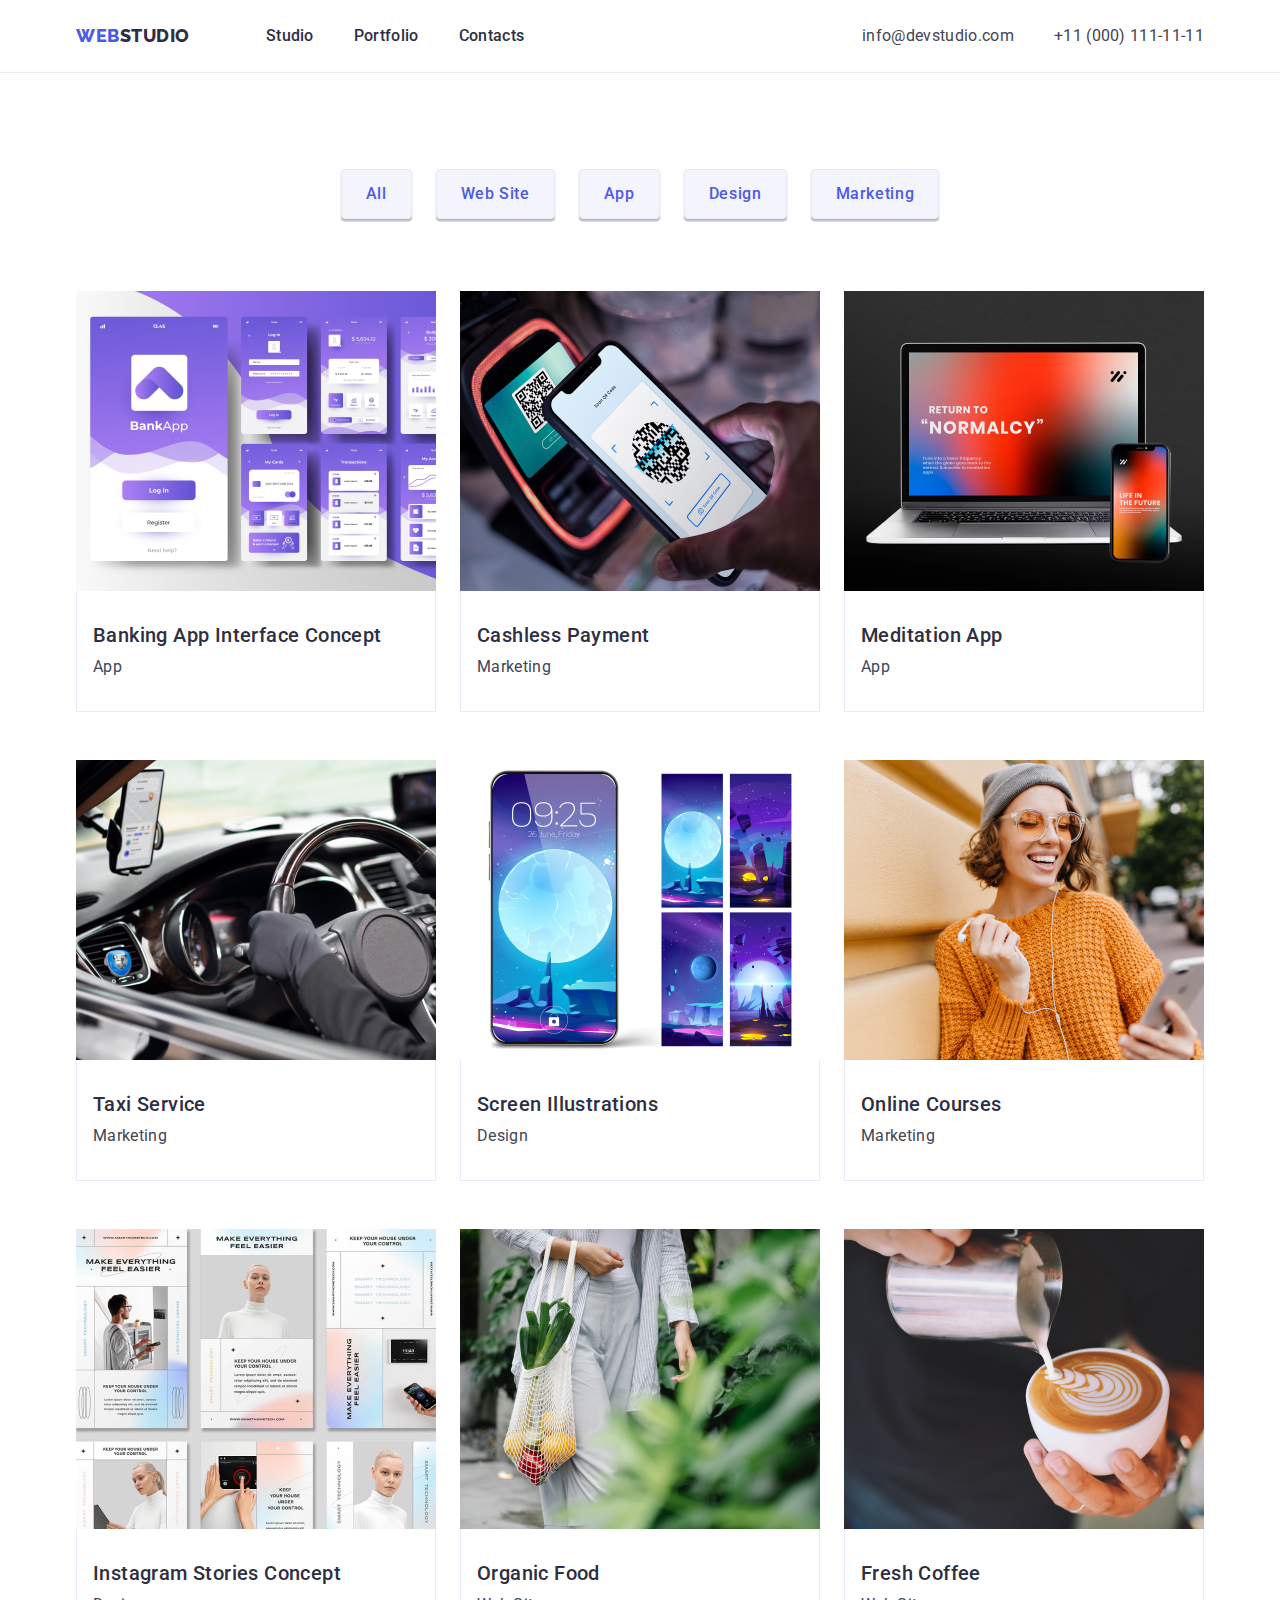
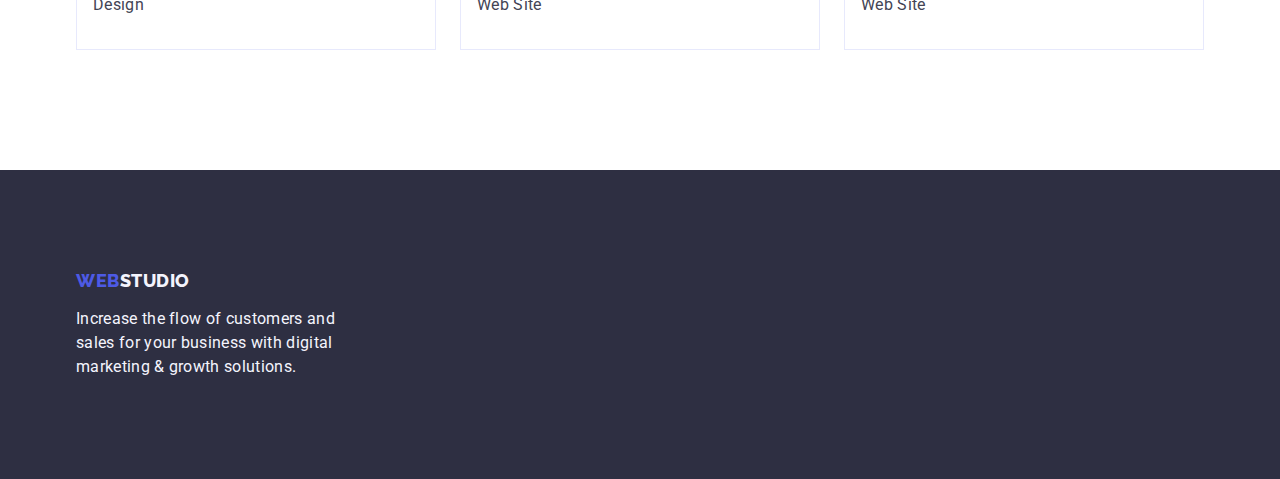
==== portfolio.html @ a0330841 "Add files via upload" ====
<!DOCTYPE html>
<html lang="en">
  <head>
    <meta charset="UTF-8" />
    <meta http-equiv="X-UA-Compatible" content="IE=edge" />
    <meta name="viewport" content="width=device-width, initial-scale=1.0" />
    <title>WebStudio</title>

    <link rel="preconnect" href="https://fonts.googleapis.com" />
    <link rel="preconnect" href="https://fonts.gstatic.com" crossorigin />
    <link
      href="https://fonts.googleapis.com/css2?family=Raleway:wght@800&family=Roboto:wght@400;500;700;900&display=swap"
      rel="stylesheet"
    />
    <link
      rel="stylesheet"
      href="https://cdn.jsdelivr.net/npm/modern-normalize@1.1.0/modern-normalize.min.css"
    />
    <link rel="stylesheet" href="./css/styles.css" />
  </head>
  <body>
    <!-- хедер -->

    <header class="page-header">
      <div class="container page-header-container">
        <nav class="header-nav">
          <a class="logo link header-logo" href="./index.html"
            >WEB<span class="logo-web">Studio</span></a
          >
          <ul class="nav-list list">
            <li>
              <a class="nav-list-item link" href="./index.html">Studio</a>
            </li>
            <li>
              <a class="nav-list-item link" href="./portfolio.html"
                >Portfolio</a
              >
            </li>
            <li>
              <a class="nav-list-item link" href="">Contacts</a>
            </li>
          </ul>
        </nav>
        <address class="adress">
          <ul class="contact list">
            <li>
              <a class="contact link" href="mailto:info@devstudio.com"
                >info@devstudio.com</a
              >
            </li>
            <li>
              <a class="contact link" href="tel:+110001111111"
                >+11 (000) 111-11-11</a
              >
            </li>
          </ul>
        </address>
      </div>
    </header>

    <!-- основний блок -->

    <main>
      <section class="main-section">
        <div class="container">
          <h1 class="visually-hidden">Filters</h1>
          <ul class="list list-btn">
            <li><button class="filter-btn" type="button">All</button></li>
            <li><button class="filter-btn" type="button">Web Site</button></li>
            <li><button class="filter-btn" type="button">App</button></li>
            <li><button class="filter-btn" type="button">Design</button></li>
            <li><button class="filter-btn" type="button">Marketing</button></li>
          </ul>
          <ul class="list project-list">
            <li class="project-item">
              <a class="link" href="">
                <img
                  src="./images/projects/banking-app-interface-concept.jpg"
                  alt="Bank App"
                  width="360"
                  height="300"
                />
                <div class="project-container">
                  <h2 class="project-name link">
                    Banking App Interface Concept
                  </h2>
                  <p class="project-description">App</p>
                </div>
              </a>
            </li>
            <li class="project-item">
              <a class="link" href="">
                <img
                  src="./images/projects/cashless-payment.jpg"
                  alt="Smartphone"
                  width="360"
                  height="300"
                />
                <div class="project-container">
                  <h2 class="project-name link">Cashless Payment</h2>
                  <p class="project-description">Marketing</p>
                </div>
              </a>
            </li>
            <li class="project-item">
              <a class="link" href="">
                <img
                  src="./images/projects/meditation-app.jpg"
                  alt="Laptop and smartphone"
                  width="360"
                  height="300"
                />
                <div class="project-container">
                  <h2 class="project-name link">Meditation App</h2>
                  <p class="project-description">App</p>
                </div>
              </a>
            </li>
            <li class="project-item">
              <a class="link" href="">
                <img
                  src="./images/projects/taxi-service.jpg"
                  alt="Driver"
                  width="360"
                  height="300"
                />
                <div class="project-container">
                  <h2 class="project-name link">Taxi Service</h2>
                  <p class="project-description">Marketing</p>
                </div>
              </a>
            </li>
            <li class="project-item">
              <a class="link" href="">
                <img
                  src="./images/projects/screen-illustrations.jpg"
                  alt="Smartphone"
                  width="360"
                  height="300"
                />
                <div class="project-container">
                  <h2 class="project-name link">Screen Illustrations</h2>
                  <p class="project-description">Design</p>
                </div>
              </a>
            </li>
            <li class="project-item">
              <a class="link" href="">
                <img
                  src="./images/projects/online-courses.jpg"
                  alt="Girl"
                  width="360"
                  height="300"
                />
                <div class="project-container">
                  <h2 class="project-name link">Online Courses</h2>
                  <p class="project-description">Marketing</p>
                </div>
              </a>
            </li>
            <li class="project-item">
              <a class="link" href="">
                <img
                  src="./images/projects/instagram-stories-concept.jpg"
                  alt="Instagram stories"
                  width="360"
                  height="300"
                />
                <div class="project-container">
                  <h2 class="project-name link">Instagram Stories Concept</h2>
                  <p class="project-description">Design</p>
                </div>
              </a>
            </li>
            <li class="project-item">
              <a class="link" href="">
                <img
                  src="./images/projects/organic-food.jpg"
                  alt="Vegetables"
                  width="360"
                  height="300"
                />
                <div class="project-container">
                  <h2 class="project-name link">Organic Food</h2>
                  <p class="project-description">Web Site</p>
                </div>
              </a>
            </li>
            <li class="project-item">
              <a class="link" href="">
                <img
                  src="./images/projects/fresh-coffee.jpg"
                  alt="Cup of coffee"
                  width="360"
                  height="300"
                />
                <div class="project-container">
                  <h2 class="project-name link">Fresh Coffee</h2>
                  <p class="project-description">Web Site</p>
                </div>
              </a>
            </li>
          </ul>
        </div>
      </section>
    </main>

    <!-- Футер -->

    <footer class="footer">
      <div class="container">
        <a class="logo link footer-logo-link" href="./index.html"
          >WEB<span class="logo-web-footer">Studio</span></a
        >
        <p class="footer-description">
          Increase the flow of customers and sales for your business with
          digital marketing & growth solutions.
        </p>
      </div>
    </footer>
  </body>
</html>
---- css/styles.css ----
.list {
  list-style: none;
}

.link {
  text-decoration: none;
}

button {
  cursor: pointer;
  display: block;
}

:root {
  color: #ffffff;
  font-family: "Roboto", sans-serif;
  color: #434455;
}

body {
  font-family: "Roboto", sans-serif;
  background-color: #ffffff;
}

h1,
h2,
h3,
h4,
p {
  margin-top: 0;
  margin-bottom: 0;
  margin-right: 0;
}
ul,
ol {
  margin-top: 0;
  margin-bottom: 0;
  padding-left: 0;
}

img {
  display: block;
}

.container {
  width: 1158px;
  margin-left: auto;
  margin-right: auto;
  padding-left: 15px;
  padding-right: 15px;
}

.section {
  padding-top: 120px;
  padding-bottom: 120px;
}

.visually-hidden {
  position: absolute;
  width: 1px;
  height: 1px;
  margin: -1px;
  border: 0;
  padding: 0;
  white-space: nowrap;
  clip-path: inset(100%);
  clip: rect(0 0 0 0);
  overflow: hidden;
}

/* Хедер */

.logo {
  font-family: "Raleway", sans-serif;
  font-weight: 800;
  font-size: 18px;
  line-height: 1.17;
  letter-spacing: 0.03em;
  color: #4d5ae5;
  text-transform: uppercase;
  display: inline-block;
}

.header-logo {
  margin-right: 76px;
}

.logo-web {
  color: #2e2f42;
}

.nav-list-item {
  font-weight: 500;
  font-size: 16px;
  line-height: 1.5;
  letter-spacing: 0.02em;
  color: #2e2f42;
  padding-top: 24px;
  padding-bottom: 24px;
}

.nav-list-item:hover,
.nav-list-item:focus {
  color: #404bbf;
}

.adress {
  font-style: normal;
}
.contact {
  font-weight: 400;
  font-size: 16px;
  line-height: 1.5;
  letter-spacing: 0.02em;
  color: #434455;
  display: flex;
  align-items: center;
  gap: 40px;
}

.contact:hover,
.contact:focus {
  color: #404bbf;
}

.page-header-container {
  display: flex;
  align-items: center;
  justify-content: space-between;
}

.header-nav {
  display: flex;
  align-items: center;
}

.nav-list {
  display: flex;
  align-items: center;
  gap: 40px;
}

.page-header {
  padding-top: 24px;
  padding-bottom: 24px;
  border-bottom: 1px solid#e7e9fc;
}

/*основний блок*/

/* сторінка герой */

.hero-section {
  background-color: #2e2f42;
  text-align: center;
  padding-top: 188px;
  padding-bottom: 188px;
}

.main-title {
  font-style: normal;
  font-weight: 700;
  font-size: 56px;
  line-height: 1.07;
  letter-spacing: 0.02em;
  color: #ffffff;
  max-width: 496px;
  margin-bottom: 48px;
  margin-left: auto;
  margin-right: auto;
}

.order-service-btn {
  font-weight: 500;
  font-size: 16px;
  line-height: 1.5;
  letter-spacing: 0.04em;
  color: #ffffff;
  background: #4d5ae5;
  border-radius: 4px;
  padding: 16px 32px;
  min-width: 169px;
  border: none;
  margin-left: auto;
  margin-right: auto;
}

.order-service-btn:hover,
.order-service-btn:focus {
  background: #404bbf;
}

/* наші цілі */

.goals {
  font-weight: 500;
  font-size: 20px;
  line-height: 1.2;
  letter-spacing: 0.02em;
  color: #2e2f42;
  margin-bottom: 8px;
}

.goals-description {
  font-weight: 400;
  font-size: 16px;
  line-height: 1.5;
  letter-spacing: 0.02em;
  color: #434455;
}

.goals-list {
  display: flex;
  gap: 24px;
}

.goals-list-item {
  flex-basis: calc((100% - 72px) / 4);
}
/* приклади робіт */

.work-examples-section {
  padding-bottom: 120px;
}

.work-examples-title {
  font-weight: 700;
  font-size: 36px;
  line-height: 1.11;
  text-align: center;
  letter-spacing: 0.02em;
  text-transform: capitalize;
  color: #2e2f42;
  margin-bottom: 72px;
}

.work-examples-list {
  display: flex;
  gap: 24px;
}

/* наша команда */

.our-team {
  background-color: #f4f4fd;
}

.our-team-title {
  font-weight: 700;
  font-size: 36px;
  line-height: 1.11;
  text-align: center;
  letter-spacing: 0.02em;
  text-transform: capitalize;
  color: #2e2f42;
  margin-bottom: 72px;
}
.our-team-item {
  background-color: #ffffff;
  border-radius: 0px 0px 4px 4px;
}

.our-team-name {
  font-weight: 500;
  font-size: 20px;
  line-height: 1.2;
  letter-spacing: 0.02em;
  color: #2e2f42;
  background-color: #ffffff;
  text-align: center;
  margin-bottom: 8px;
}

.our-team-position {
  font-weight: 400;
  font-size: 16px;
  line-height: 1.5;
  letter-spacing: 0.02em;
  color: #434455;
  background-color: #ffffff;
  text-align: center;
}

.our-team-list {
  display: flex;
  gap: 24px;
}

.our-team-card {
  padding-top: 32px;
  padding-bottom: 32px;
  padding-left: 16px;
  padding-right: 16px;
}

/* Футер */

.footer {
  background-color: #2e2f42;
  padding-top: 100px;
  padding-bottom: 100px;
}

.footer-description {
  font-weight: 400;
  font-size: 16px;
  line-height: 1.5;
  letter-spacing: 0.02em;
  color: #f4f4fd;
  max-width: 264px;
  display: block;
}

.logo-web-footer {
  color: #f4f4fd;
}

.footer-logo-link {
  margin-bottom: 16px;
}
/* portfolio */

.main-section {
  padding-top: 96px;
  padding-bottom: 120px;
}

.list-btn {
  display: flex;
  justify-content: center;
  gap: 24px;
  margin-bottom: 72px;
}

.filter-btn {
  font-family: "Roboto", sans-serif;
  font-weight: 500;
  font-size: 16px;
  line-height: 1.5;
  display: flex;
  align-items: center;
  text-align: center;
  letter-spacing: 0.04em;
  color: #4d5ae5;
  background: #f4f4fd;
  box-shadow: 0px 3px 1px rgba(0, 0, 0, 0.1), 0px 2px 1px rgba(0, 0, 0, 0.08),
    0px 2px 2px rgba(0, 0, 0, 0.12);
  border-radius: 4px;
  padding: 12px 24px;
  border: 1px solid #e7e9fc;
}

.filter-btn:hover,
.filter-btn:focus {
  color: #ffffff;
  background: #404bbf;
  border: 1px solid transparent;
}

.project-list {
  display: flex;
  flex-wrap: wrap;
  column-gap: 24px;
  row-gap: 48px;
}

.project-name {
  font-weight: 500;
  font-size: 20px;
  line-height: 1.2;
  letter-spacing: 0.02em;
  color: #2e2f42;
  margin-bottom: 8px;
}

.project-description {
  font-size: 16px;
  line-height: 1.5;
  letter-spacing: 0.02em;
  color: #434455;
}

.project-item {
  width: calc((100% - 48px) / 3);
}

.project-container {
  padding: 32px 16px;
  border: 1px solid #e7e9fc;
  border-top: none;
}
/* next page */
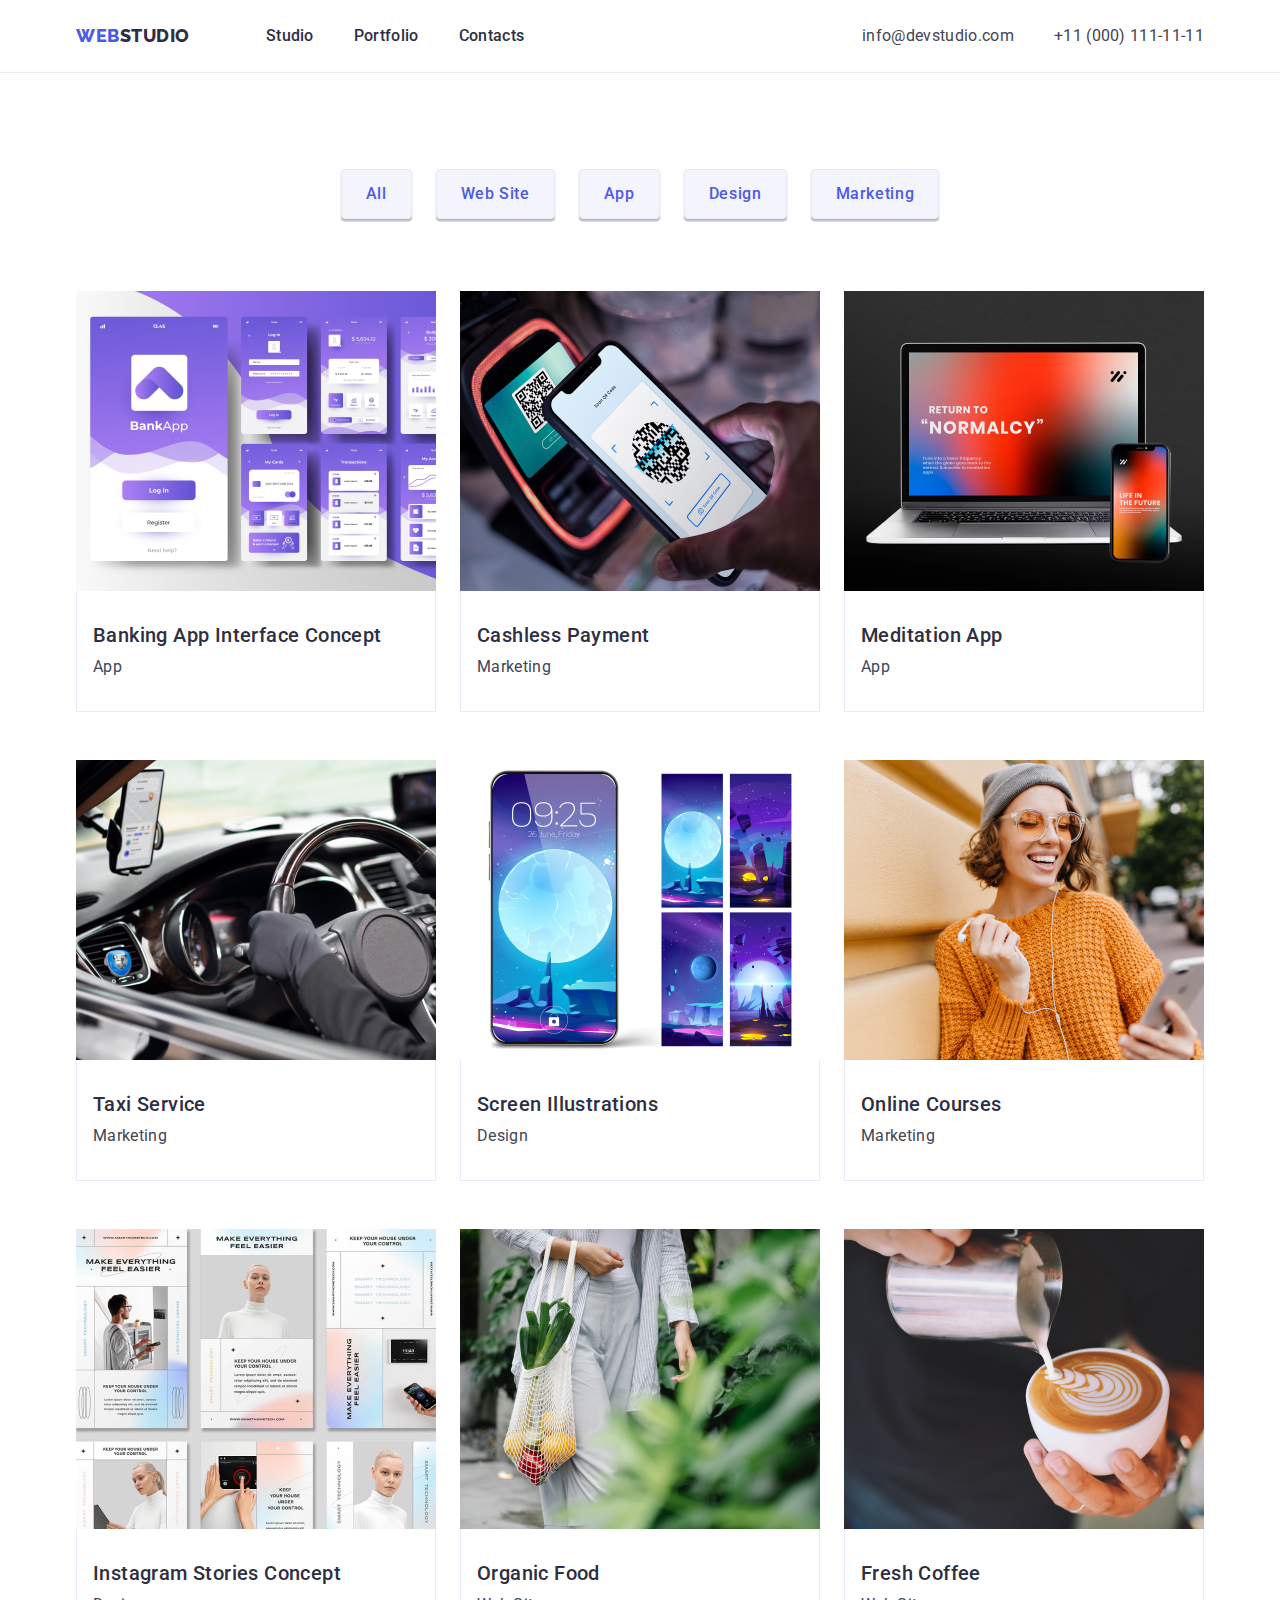
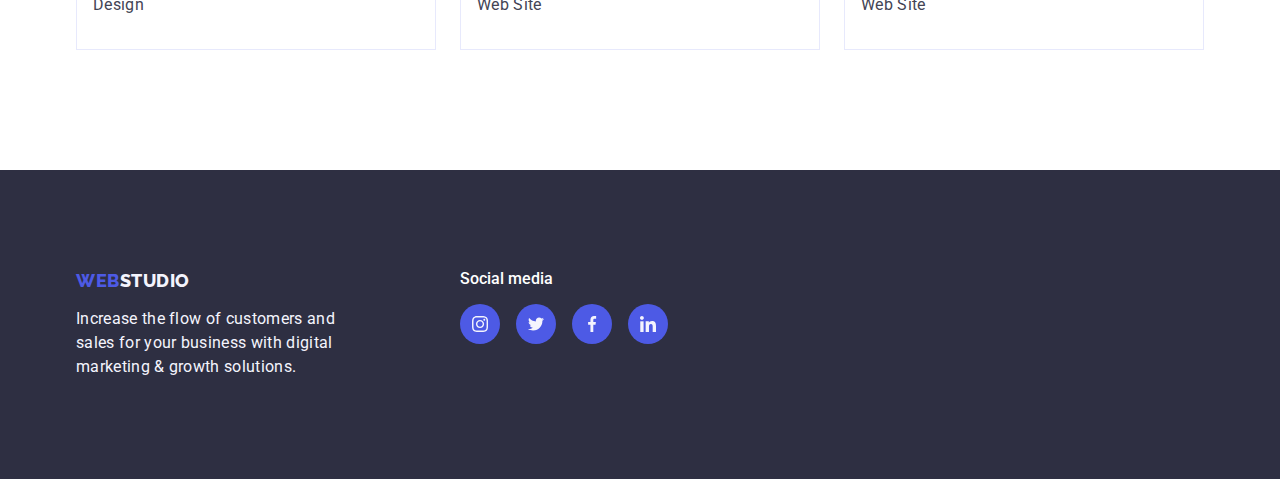
==== commit 7a84f8d8: "Summary" ====
--- a/portfolio.html
+++ b/portfolio.html
@@ -209,13 +209,70 @@
 
     <footer class="footer">
       <div class="container">
-        <a class="logo link footer-logo-link" href="./index.html"
-          >WEB<span class="logo-web-footer">Studio</span></a
-        >
-        <p class="footer-description">
-          Increase the flow of customers and sales for your business with
-          digital marketing & growth solutions.
-        </p>
+        <ul class="link list footer-item">
+          <li class="decrption-box">
+            <a class="logo link footer-logo-link" href="./index.html"
+              >WEB<span class="logo-web-footer">Studio</span></a
+            >
+            <p class="footer-description">
+              Increase the flow of customers and sales for your business with
+              digital marketing & growth solutions.
+            </p>
+          </li>
+          <li>
+            <h3 class="social-media-title">Social media</h3>
+            <ul class="social-network-list-footer list">
+              <li class="social-network-item">
+                <a href="" class="social-network-link">
+                  <svg
+                    class="social-network-icon"
+                    aria-label="іконка інстаграму"
+                    widht="16"
+                    height="16"
+                  >
+                    <use href="./images/icons.svg#icon-instagram"></use>
+                  </svg>
+                </a>
+              </li>
+              <li class="social-network-item">
+                <a href="" class="social-network-link link">
+                  <svg
+                    class="social-network-icon"
+                    aria-label="іконка твітера"
+                    widht="16"
+                    height="16"
+                  >
+                    <use href="./images/icons.svg#icon-twitter"></use>
+                  </svg>
+                </a>
+              </li>
+              <li class="social-network-item">
+                <a href="" class="social-network-link">
+                  <svg
+                    class="social-network-icon"
+                    aria-label="іконка фейсбук"
+                    widht="16"
+                    height="16"
+                  >
+                    <use href="./images/icons.svg#icon-facebook"></use>
+                  </svg>
+                </a>
+              </li>
+              <li class="social-network-item">
+                <a href="" class="social-network-link">
+                  <svg
+                    class="social-network-icon"
+                    aria-label="іконка лінкедина"
+                    widht="16"
+                    height="16"
+                  >
+                    <use href="./images/icons.svg#icon-linkedin"></use>
+                  </svg>
+                </a>
+              </li>
+            </ul>
+          </li>
+        </ul>
       </div>
     </footer>
   </body>
--- a/css/styles.css
+++ b/css/styles.css
@@ -151,6 +151,12 @@
 /* сторінка герой */
 
 .hero-section {
+  background-size: cover;
+  background-image: linear-gradient(
+      rgba(46, 47, 66, 0.7),
+      rgba(46, 47, 66, 0.7)
+    ),
+    url("../images/hero/people-office.jpg");
   background-color: #2e2f42;
   text-align: center;
   padding-top: 188px;
@@ -217,6 +223,18 @@
 .goals-list-item {
   flex-basis: calc((100% - 72px) / 4);
 }
+
+.icon-goals-list {
+  width: 264px;
+  height: 112px;
+  border-radius: 4%;
+  background-color: #f4f4fd;
+  margin-bottom: 8px;
+  display: flex;
+  justify-content: center;
+  align-items: center;
+}
+
 /* приклади робіт */
 
 .work-examples-section {
@@ -258,6 +276,7 @@
 .our-team-item {
   background-color: #ffffff;
   border-radius: 0px 0px 4px 4px;
+  box-shadow: 0px 4px 4px rgba(0, 0, 0, 0.25);
 }
 
 .our-team-name {
@@ -279,6 +298,7 @@
   color: #434455;
   background-color: #ffffff;
   text-align: center;
+  margin-bottom: 8px;
 }
 
 .our-team-list {
@@ -293,6 +313,60 @@
   padding-right: 16px;
 }
 
+.social-network-list {
+  display: flex;
+  justify-content: center;
+  column-gap: 24px;
+}
+
+.social-network-item {
+  display: flex;
+  justify-content: center;
+  align-items: center;
+  width: 40px;
+  height: 40px;
+  border-radius: 50%;
+  background-color: #4d5ae5;
+}
+
+.social-network-link {
+  display: flex;
+  justify-content: center;
+  column-gap: 24px;
+}
+
+/* Наші клієнти */
+
+.customers-title {
+  font-weight: 700;
+  font-size: 36px;
+  line-height: 1.11;
+  text-align: center;
+  letter-spacing: 0.02em;
+  text-transform: capitalize;
+  color: #2e2f42;
+  margin-bottom: 72px;
+}
+
+.customers-list-logo {
+  display: flex;
+  column-gap: 24px;
+  align-items: center;
+  justify-content: center;
+}
+
+.customers-list {
+  display: flex;
+  width: 168px;
+  height: 88px;
+  align-items: center;
+  justify-content: center;
+  border-style: solid;
+  border-radius: 4%;
+  border-width: 1px;
+  border-color: #8e8f99;
+}
+
 /* Футер */
 
 .footer {
@@ -308,7 +382,6 @@
   letter-spacing: 0.02em;
   color: #f4f4fd;
   max-width: 264px;
-  display: block;
 }
 
 .logo-web-footer {
@@ -317,6 +390,28 @@
 
 .footer-logo-link {
   margin-bottom: 16px;
+}
+
+.social-media-title {
+  display: inline-block;
+  font-weight: 500;
+  font-size: 16px;
+  line-height: 1.11;
+  color: #ffffff;
+  margin-bottom: 16px;
+}
+.social-network-list-footer {
+  display: flex;
+  align-items: center;
+  column-gap: 16px;
+}
+
+.footer-item {
+  display: flex;
+}
+
+.decrption-box {
+  margin-right: 120px;
 }
 /* portfolio */
 
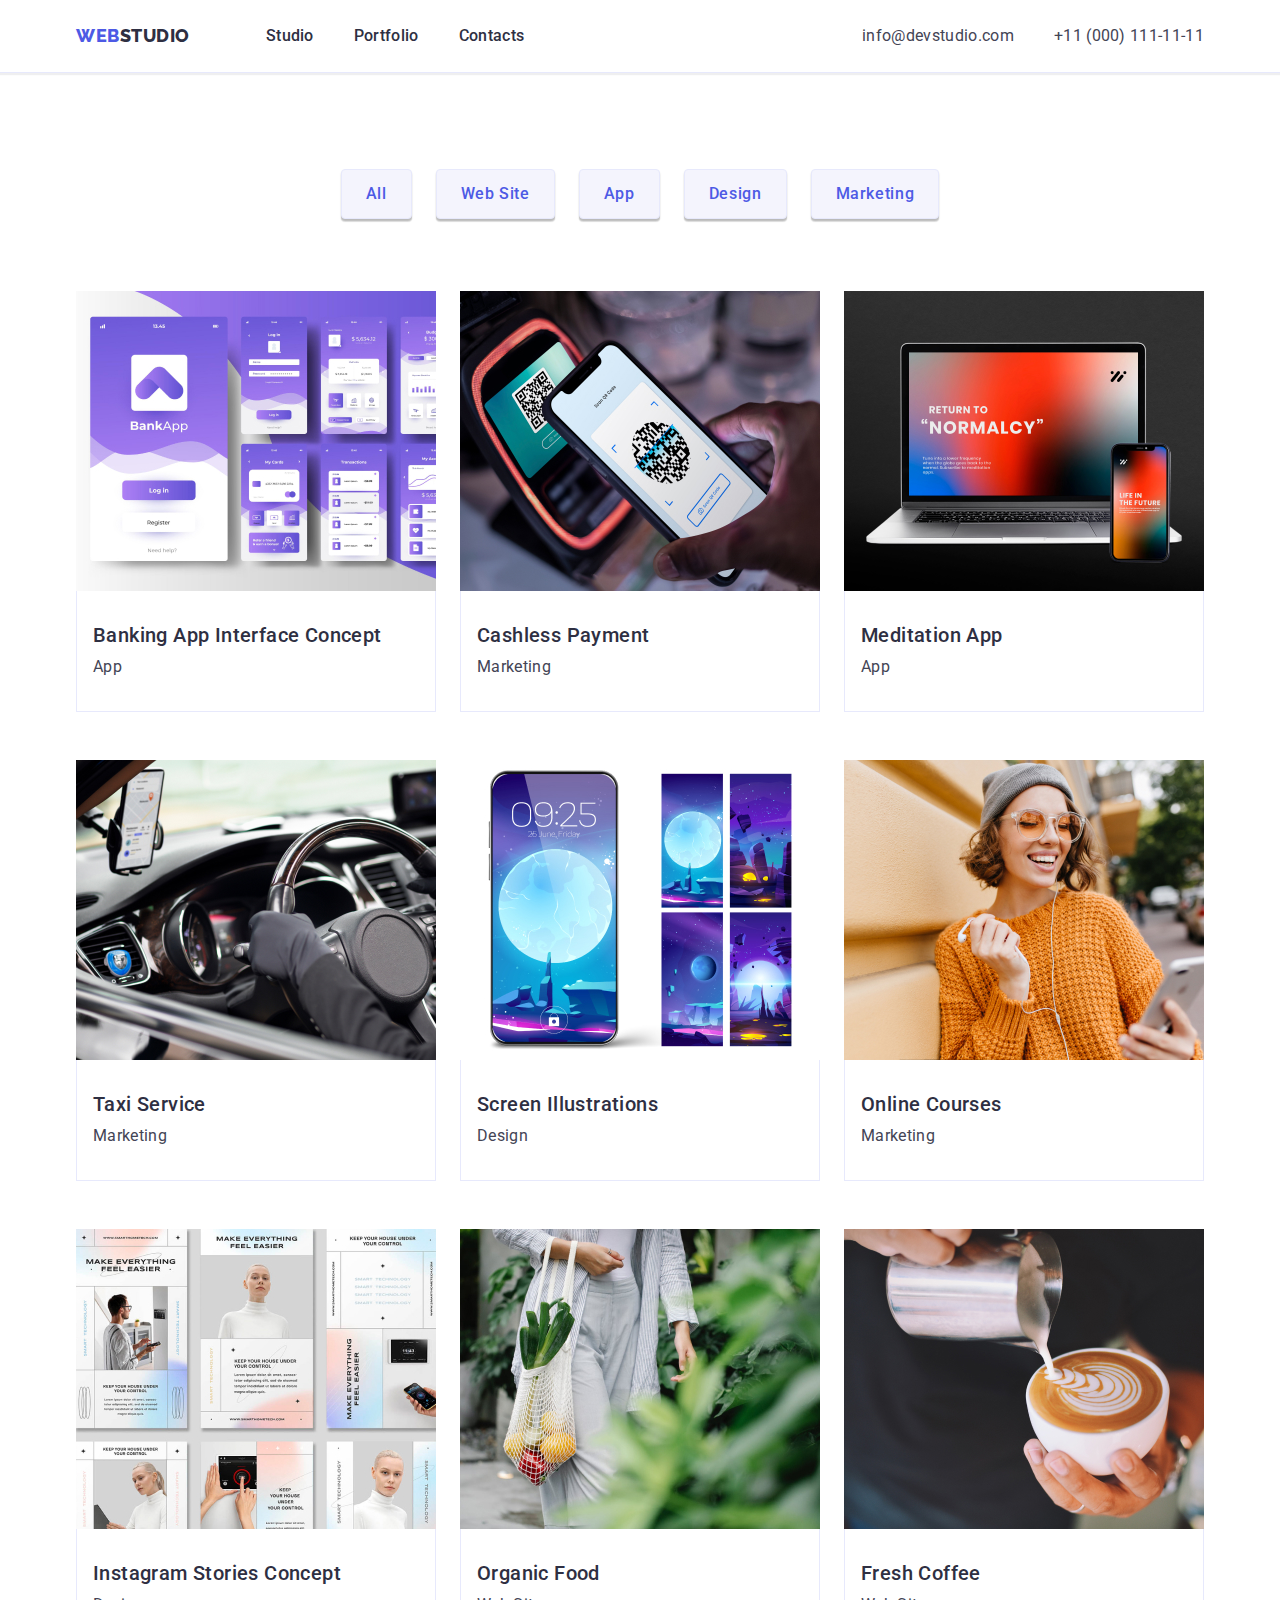
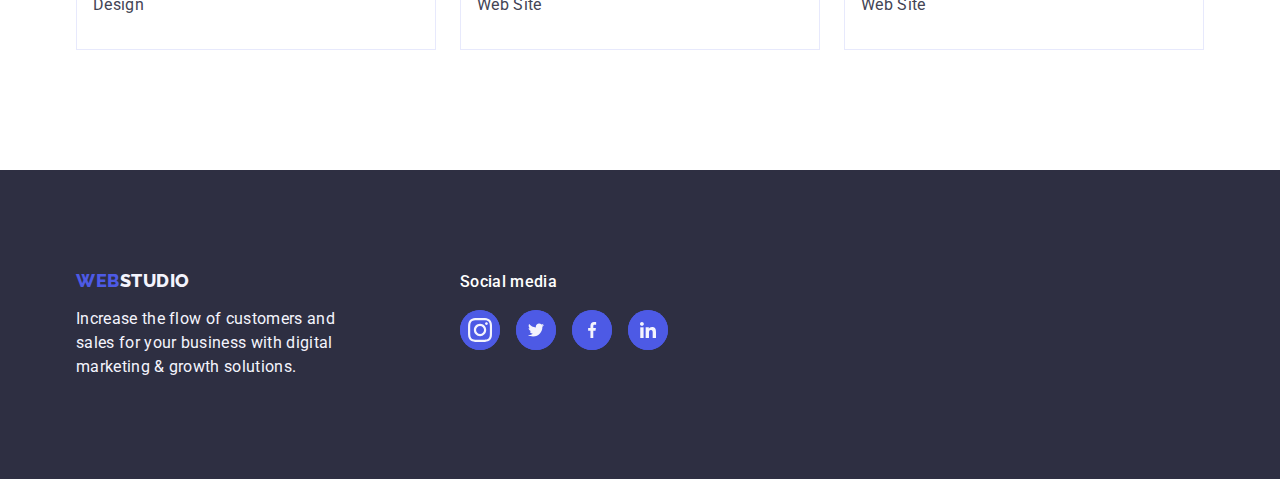
==== commit 77b4b2d6: "Summary" ====
--- a/portfolio.html
+++ b/portfolio.html
@@ -73,7 +73,7 @@
           </ul>
           <ul class="list project-list">
             <li class="project-item">
-              <a class="link" href="">
+              <a class="link project-link" href="">
                 <img
                   src="./images/projects/banking-app-interface-concept.jpg"
                   alt="Bank App"
@@ -208,71 +208,69 @@
     <!-- Футер -->
 
     <footer class="footer">
-      <div class="container">
-        <ul class="link list footer-item">
-          <li class="decrption-box">
-            <a class="logo link footer-logo-link" href="./index.html"
-              >WEB<span class="logo-web-footer">Studio</span></a
-            >
-            <p class="footer-description">
-              Increase the flow of customers and sales for your business with
-              digital marketing & growth solutions.
-            </p>
-          </li>
-          <li>
-            <h3 class="social-media-title">Social media</h3>
-            <ul class="social-network-list-footer list">
-              <li class="social-network-item">
-                <a href="" class="social-network-link">
-                  <svg
-                    class="social-network-icon"
-                    aria-label="іконка інстаграму"
-                    widht="16"
-                    height="16"
-                  >
-                    <use href="./images/icons.svg#icon-instagram"></use>
-                  </svg>
-                </a>
-              </li>
-              <li class="social-network-item">
-                <a href="" class="social-network-link link">
-                  <svg
-                    class="social-network-icon"
-                    aria-label="іконка твітера"
-                    widht="16"
-                    height="16"
-                  >
-                    <use href="./images/icons.svg#icon-twitter"></use>
-                  </svg>
-                </a>
-              </li>
-              <li class="social-network-item">
-                <a href="" class="social-network-link">
-                  <svg
-                    class="social-network-icon"
-                    aria-label="іконка фейсбук"
-                    widht="16"
-                    height="16"
-                  >
-                    <use href="./images/icons.svg#icon-facebook"></use>
-                  </svg>
-                </a>
-              </li>
-              <li class="social-network-item">
-                <a href="" class="social-network-link">
-                  <svg
-                    class="social-network-icon"
-                    aria-label="іконка лінкедина"
-                    widht="16"
-                    height="16"
-                  >
-                    <use href="./images/icons.svg#icon-linkedin"></use>
-                  </svg>
-                </a>
-              </li>
-            </ul>
-          </li>
-        </ul>
+      <div class="container footer-container">
+        <div class="footer-description-container">
+          <a class="logo link footer-logo-link" href="./index.html"
+            >WEB<span class="logo-web-footer">Studio</span></a
+          >
+          <p class="footer-description">
+            Increase the flow of customers and sales for your business with
+            digital marketing & growth solutions.
+          </p>
+        </div>
+        <div class="footer-social-network-conteiner">
+          <p class="social-media-title">Social media</p>
+          <ul class="social-network-list-footer list">
+            <li class="social-network-item">
+              <a href="" class="footer-social-network-link">
+                <svg
+                  class="footer-social-network-icon"
+                  aria-label="іконка інстаграму"
+                  widht="24"
+                  height="24"
+                >
+                  <use href="./images/icons.svg#icon-instagram"></use>
+                </svg>
+              </a>
+            </li>
+            <li class="social-network-item">
+              <a href="" class="footer-social-network-link">
+                <svg
+                  class="social-network-icon"
+                  aria-label="іконка твітера"
+                  widht="16"
+                  height="16"
+                >
+                  <use href="./images/icons.svg#icon-twitter"></use>
+                </svg>
+              </a>
+            </li>
+            <li class="social-network-item">
+              <a href="" class="footer-social-network-link">
+                <svg
+                  class="social-network-icon"
+                  aria-label="іконка фейсбук"
+                  widht="16"
+                  height="16"
+                >
+                  <use href="./images/icons.svg#icon-facebook"></use>
+                </svg>
+              </a>
+            </li>
+            <li class="social-network-item">
+              <a href="" class="footer-social-network-link">
+                <svg
+                  class="social-network-icon"
+                  aria-label="іконка лінкедина"
+                  widht="16"
+                  height="16"
+                >
+                  <use href="./images/icons.svg#icon-linkedin"></use>
+                </svg>
+              </a>
+            </li>
+          </ul>
+        </div>
       </div>
     </footer>
   </body>
--- a/css/styles.css
+++ b/css/styles.css
@@ -144,6 +144,7 @@
   padding-top: 24px;
   padding-bottom: 24px;
   border-bottom: 1px solid#e7e9fc;
+  box-shadow: 0px 2px 1px rgba(46, 47, 66, 0.08);
 }
 
 /*основний блок*/
@@ -151,6 +152,8 @@
 /* сторінка герой */
 
 .hero-section {
+  background-repeat: no-repeat;
+  background-position: center;
   background-size: cover;
   background-image: linear-gradient(
       rgba(46, 47, 66, 0.7),
@@ -227,7 +230,7 @@
 .icon-goals-list {
   width: 264px;
   height: 112px;
-  border-radius: 4%;
+  border-radius: 4px;
   background-color: #f4f4fd;
   margin-bottom: 8px;
   display: flex;
@@ -274,9 +277,10 @@
   margin-bottom: 72px;
 }
 .our-team-item {
+  padding: 32px 0;
   background-color: #ffffff;
   border-radius: 0px 0px 4px 4px;
-  box-shadow: 0px 4px 4px rgba(0, 0, 0, 0.25);
+  box-shadow: 0px 1px 6px rgba(46, 47, 66, 0.08);
 }
 
 .our-team-name {
@@ -316,7 +320,7 @@
 .social-network-list {
   display: flex;
   justify-content: center;
-  column-gap: 24px;
+  gap: 24px;
 }
 
 .social-network-item {
@@ -340,7 +344,7 @@
 .customers-title {
   font-weight: 700;
   font-size: 36px;
-  line-height: 1.11;
+  line-height: 1.1;
   text-align: center;
   letter-spacing: 0.02em;
   text-transform: capitalize;
@@ -350,23 +354,36 @@
 
 .customers-list-logo {
   display: flex;
-  column-gap: 24px;
+  gap: 24px;
   align-items: center;
   justify-content: center;
 }
 
 .customers-list {
-  display: flex;
   width: 168px;
   height: 88px;
-  align-items: center;
-  justify-content: center;
-  border-style: solid;
-  border-radius: 4%;
-  border-width: 1px;
-  border-color: #8e8f99;
-}
-
+}
+
+.customers-link {
+  display: flex;
+  align-items: center;
+  justify-content: center;
+  color: #8e8f99;
+  width: 100%;
+  height: 100%;
+  border: 1px solid #8e8f99;
+  border-radius: 4px;
+}
+
+.customers-link:hover,
+.customers-link:focus {
+  border-color: #404bbf;
+  color: #404bbf;
+}
+
+.icon-customers-list {
+  fill: currentColor;
+}
 /* Футер */
 
 .footer {
@@ -392,26 +409,51 @@
   margin-bottom: 16px;
 }
 
+.footer-container {
+  display: flex;
+  align-items: baseline;
+}
+
+.footer-description-container {
+  margin-right: 120px;
+}
+
 .social-media-title {
-  display: inline-block;
-  font-weight: 500;
-  font-size: 16px;
-  line-height: 1.11;
+  font-weight: 500;
+  font-size: 16px;
+  line-height: 1.5;
+  letter-spacing: 0.02em;
   color: #ffffff;
   margin-bottom: 16px;
 }
+
 .social-network-list-footer {
   display: flex;
-  align-items: center;
-  column-gap: 16px;
-}
-
-.footer-item {
-  display: flex;
-}
-
-.decrption-box {
-  margin-right: 120px;
+  gap: 16px;
+}
+
+.social-network-item {
+  width: 40px;
+  height: 40px;
+}
+
+.footer-social-network-link {
+  display: flex;
+  align-items: center;
+  justify-content: center;
+  width: 100%;
+  height: 100%;
+  background-color: #4d5ae5;
+  border-radius: 50%;
+}
+
+.footer-social-network-link:hover,
+.footer-social-network-link:focus {
+  background-color: #31d0aa;
+}
+
+.footer-social-network-icon {
+  fill: #f4f4fd;
 }
 /* portfolio */
 
@@ -479,6 +521,14 @@
   width: calc((100% - 48px) / 3);
 }
 
+.project-link {
+  display: block;
+}
+
+.project-link:hover,
+.project-link:focus {
+  box-shadow: 0px 1px 6px rgba(46, 47, 66, 0.08);
+}
 .project-container {
   padding: 32px 16px;
   border: 1px solid #e7e9fc;
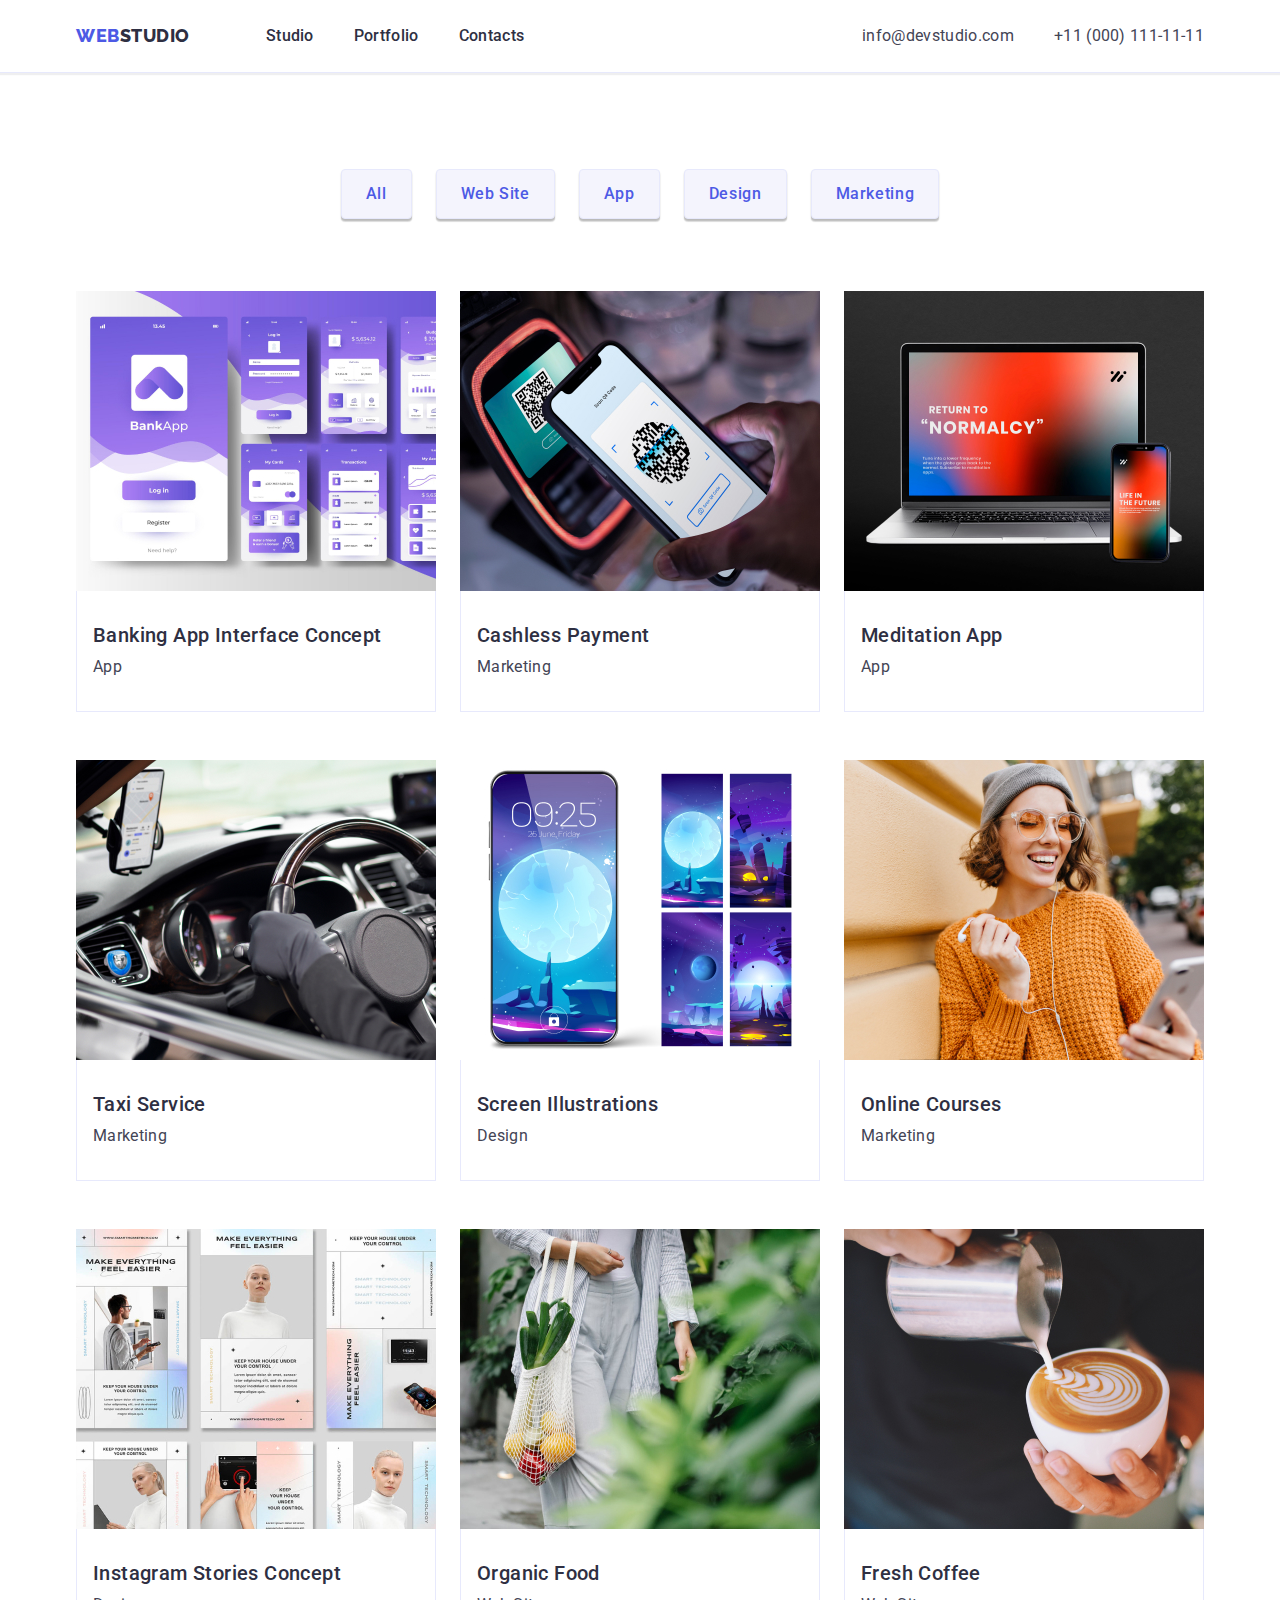
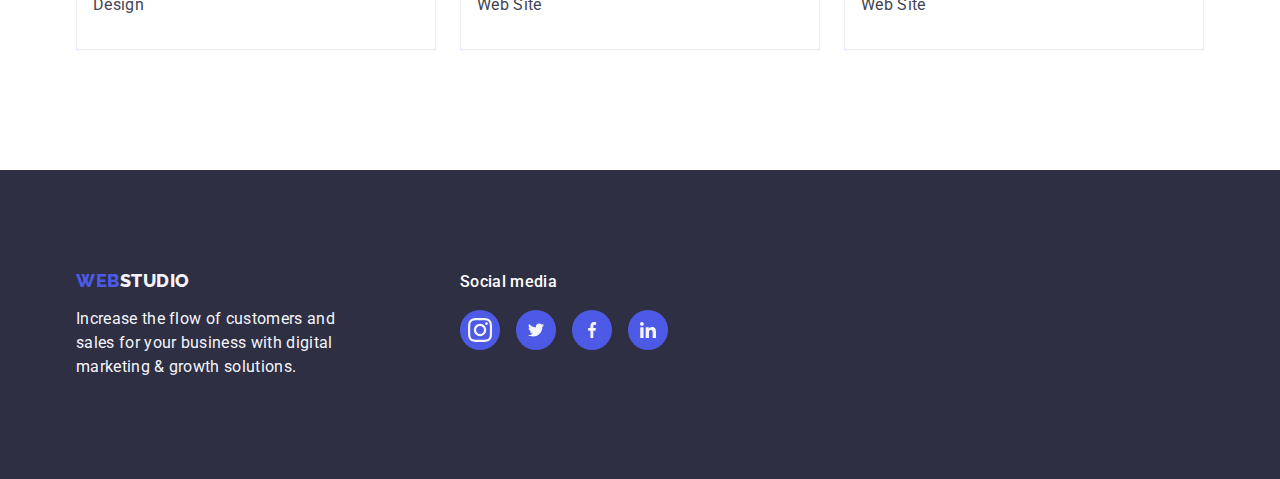
==== commit 0218a3c2: "Summary" ====
--- a/portfolio.html
+++ b/portfolio.html
@@ -89,7 +89,7 @@
               </a>
             </li>
             <li class="project-item">
-              <a class="link" href="">
+              <a class="link project-link" href="">
                 <img
                   src="./images/projects/cashless-payment.jpg"
                   alt="Smartphone"
@@ -103,7 +103,7 @@
               </a>
             </li>
             <li class="project-item">
-              <a class="link" href="">
+              <a class="link project-link" href="">
                 <img
                   src="./images/projects/meditation-app.jpg"
                   alt="Laptop and smartphone"
@@ -117,7 +117,7 @@
               </a>
             </li>
             <li class="project-item">
-              <a class="link" href="">
+              <a class="link project-link" href="">
                 <img
                   src="./images/projects/taxi-service.jpg"
                   alt="Driver"
@@ -131,7 +131,7 @@
               </a>
             </li>
             <li class="project-item">
-              <a class="link" href="">
+              <a class="link project-link" href="">
                 <img
                   src="./images/projects/screen-illustrations.jpg"
                   alt="Smartphone"
@@ -145,7 +145,7 @@
               </a>
             </li>
             <li class="project-item">
-              <a class="link" href="">
+              <a class="link project-link" href="">
                 <img
                   src="./images/projects/online-courses.jpg"
                   alt="Girl"
@@ -159,7 +159,7 @@
               </a>
             </li>
             <li class="project-item">
-              <a class="link" href="">
+              <a class="link project-link" href="">
                 <img
                   src="./images/projects/instagram-stories-concept.jpg"
                   alt="Instagram stories"
@@ -173,7 +173,7 @@
               </a>
             </li>
             <li class="project-item">
-              <a class="link" href="">
+              <a class="link project-link" href="">
                 <img
                   src="./images/projects/organic-food.jpg"
                   alt="Vegetables"
@@ -187,7 +187,7 @@
               </a>
             </li>
             <li class="project-item">
-              <a class="link" href="">
+              <a class="link project-link" href="">
                 <img
                   src="./images/projects/fresh-coffee.jpg"
                   alt="Cup of coffee"
@@ -236,7 +236,7 @@
             <li class="social-network-item">
               <a href="" class="footer-social-network-link">
                 <svg
-                  class="social-network-icon"
+                  class="footer-social-network-icon"
                   aria-label="іконка твітера"
                   widht="16"
                   height="16"
@@ -248,7 +248,7 @@
             <li class="social-network-item">
               <a href="" class="footer-social-network-link">
                 <svg
-                  class="social-network-icon"
+                  class="footer-social-network-icon"
                   aria-label="іконка фейсбук"
                   widht="16"
                   height="16"
@@ -260,7 +260,7 @@
             <li class="social-network-item">
               <a href="" class="footer-social-network-link">
                 <svg
-                  class="social-network-icon"
+                  class="footer-social-network-icon"
                   aria-label="іконка лінкедина"
                   widht="16"
                   height="16"
--- a/css/styles.css
+++ b/css/styles.css
@@ -152,6 +152,7 @@
 /* сторінка герой */
 
 .hero-section {
+  max-width: 1440px;
   background-repeat: no-repeat;
   background-position: center;
   background-size: cover;
@@ -164,6 +165,8 @@
   text-align: center;
   padding-top: 188px;
   padding-bottom: 188px;
+  margin-left: auto;
+  margin-right: auto;
 }
 
 .main-title {
@@ -277,10 +280,10 @@
   margin-bottom: 72px;
 }
 .our-team-item {
-  padding: 32px 0;
   background-color: #ffffff;
   border-radius: 0px 0px 4px 4px;
-  box-shadow: 0px 1px 6px rgba(46, 47, 66, 0.08);
+  box-shadow: 0px 1px 6px rgba(46, 47, 66, 0.08),
+    0px 1px 1px rgba(46, 47, 66, 0.16), 0px 2px 1px rgba(46, 47, 66, 0.08);
 }
 
 .our-team-name {
@@ -311,10 +314,7 @@
 }
 
 .our-team-card {
-  padding-top: 32px;
-  padding-bottom: 32px;
-  padding-left: 16px;
-  padding-right: 16px;
+  padding: 32px 0;
 }
 
 .social-network-list {
@@ -329,14 +329,26 @@
   align-items: center;
   width: 40px;
   height: 40px;
+}
+
+.social-network-link {
+  display: flex;
+  justify-content: center;
+  align-items: center;
+  column-gap: 24px;
+  width: 100%;
+  height: 100%;
   border-radius: 50%;
   background-color: #4d5ae5;
 }
 
-.social-network-link {
-  display: flex;
-  justify-content: center;
-  column-gap: 24px;
+.social-network-link:hover,
+.social-network-link:focus {
+  background-color: #404bbf;
+}
+
+.social-network-icon {
+  fill: #f4f4fd;
 }
 
 /* Наші клієнти */
@@ -527,7 +539,8 @@
 
 .project-link:hover,
 .project-link:focus {
-  box-shadow: 0px 1px 6px rgba(46, 47, 66, 0.08);
+  box-shadow: 0px 1px 6px rgba(46, 47, 66, 0.08),
+    0px 1px 1px rgba(46, 47, 66, 0.16), 0px 2px 1px rgba(46, 47, 66, 0.08);
 }
 .project-container {
   padding: 32px 16px;
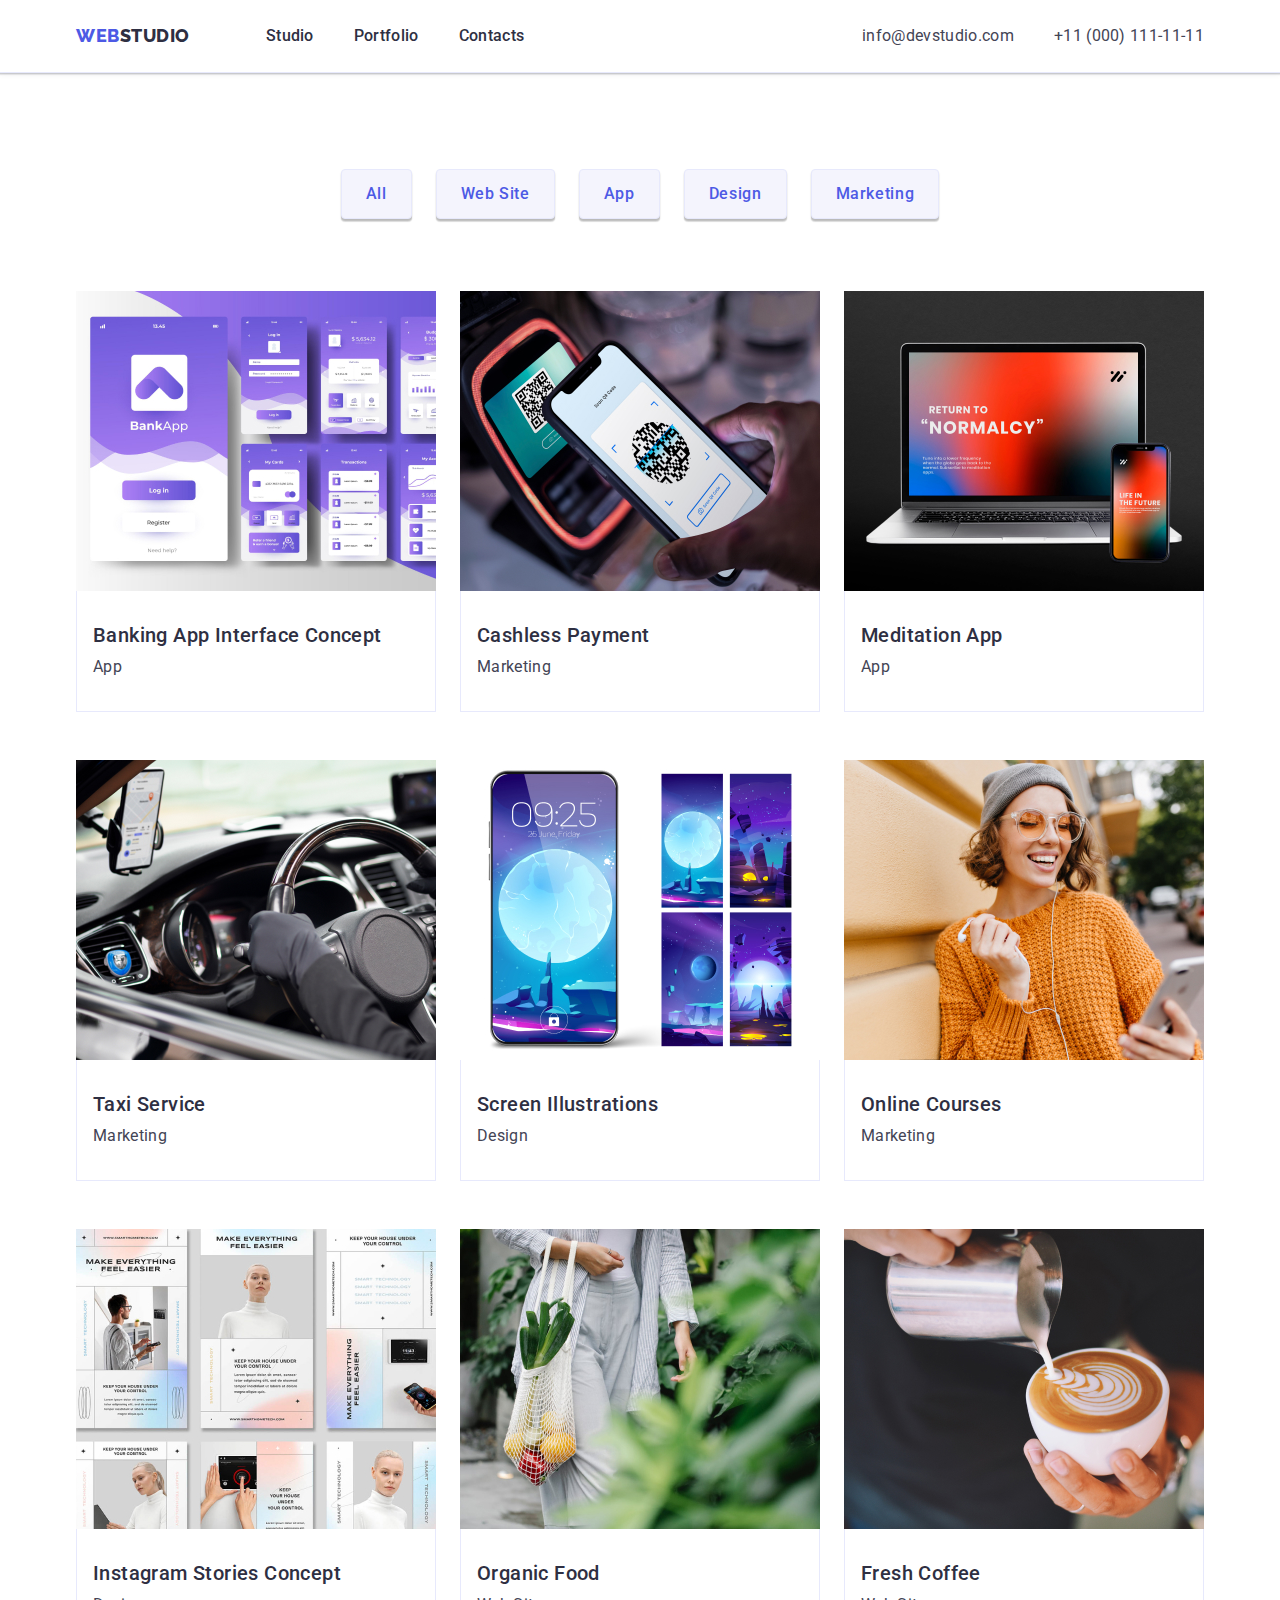
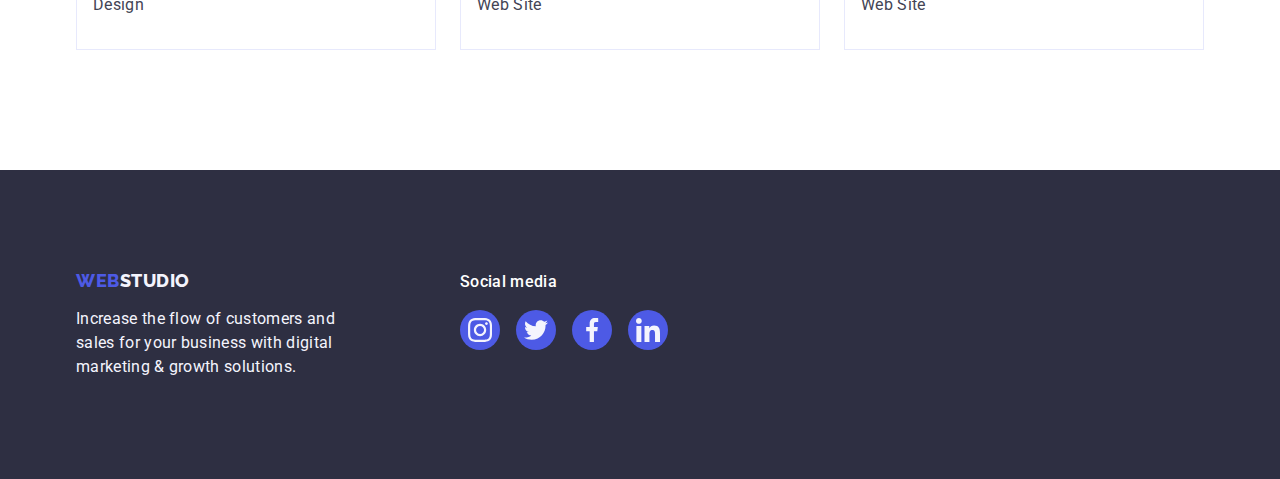
==== commit f514ca18: "Summary" ====
--- a/portfolio.html
+++ b/portfolio.html
@@ -226,7 +226,7 @@
                 <svg
                   class="footer-social-network-icon"
                   aria-label="іконка інстаграму"
-                  widht="24"
+                  width="24"
                   height="24"
                 >
                   <use href="./images/icons.svg#icon-instagram"></use>
@@ -238,8 +238,8 @@
                 <svg
                   class="footer-social-network-icon"
                   aria-label="іконка твітера"
-                  widht="16"
-                  height="16"
+                  width="24"
+                  height="24"
                 >
                   <use href="./images/icons.svg#icon-twitter"></use>
                 </svg>
@@ -250,8 +250,8 @@
                 <svg
                   class="footer-social-network-icon"
                   aria-label="іконка фейсбук"
-                  widht="16"
-                  height="16"
+                  width="24"
+                  height="24"
                 >
                   <use href="./images/icons.svg#icon-facebook"></use>
                 </svg>
@@ -262,8 +262,8 @@
                 <svg
                   class="footer-social-network-icon"
                   aria-label="іконка лінкедина"
-                  widht="16"
-                  height="16"
+                  width="24"
+                  height="24"
                 >
                   <use href="./images/icons.svg#icon-linkedin"></use>
                 </svg>
--- a/css/styles.css
+++ b/css/styles.css
@@ -144,7 +144,8 @@
   padding-top: 24px;
   padding-bottom: 24px;
   border-bottom: 1px solid#e7e9fc;
-  box-shadow: 0px 2px 1px rgba(46, 47, 66, 0.08);
+  box-shadow: 0px 2px 1px rgba(46, 47, 66, 0.08),
+    0px 1px 1px rgba(46, 47, 66, 0.16), 0px 1px 6px rgba(46, 47, 66, 0.08);
 }
 
 /*основний блок*/
@@ -230,6 +231,11 @@
   flex-basis: calc((100% - 72px) / 4);
 }
 
+.icon-goals {
+  width: 64px;
+  height: 64px;
+}
+
 .icon-goals-list {
   width: 264px;
   height: 112px;
@@ -349,6 +355,8 @@
 
 .social-network-icon {
   fill: #f4f4fd;
+  width: 16px;
+  height: 16px;
 }
 
 /* Наші клієнти */
@@ -395,6 +403,8 @@
 
 .icon-customers-list {
   fill: currentColor;
+  width: 104px;
+  height: 56px;
 }
 /* Футер */
 
@@ -466,6 +476,8 @@
 
 .footer-social-network-icon {
   fill: #f4f4fd;
+  width: 24px;
+  height: 24px;
 }
 /* portfolio */
 
